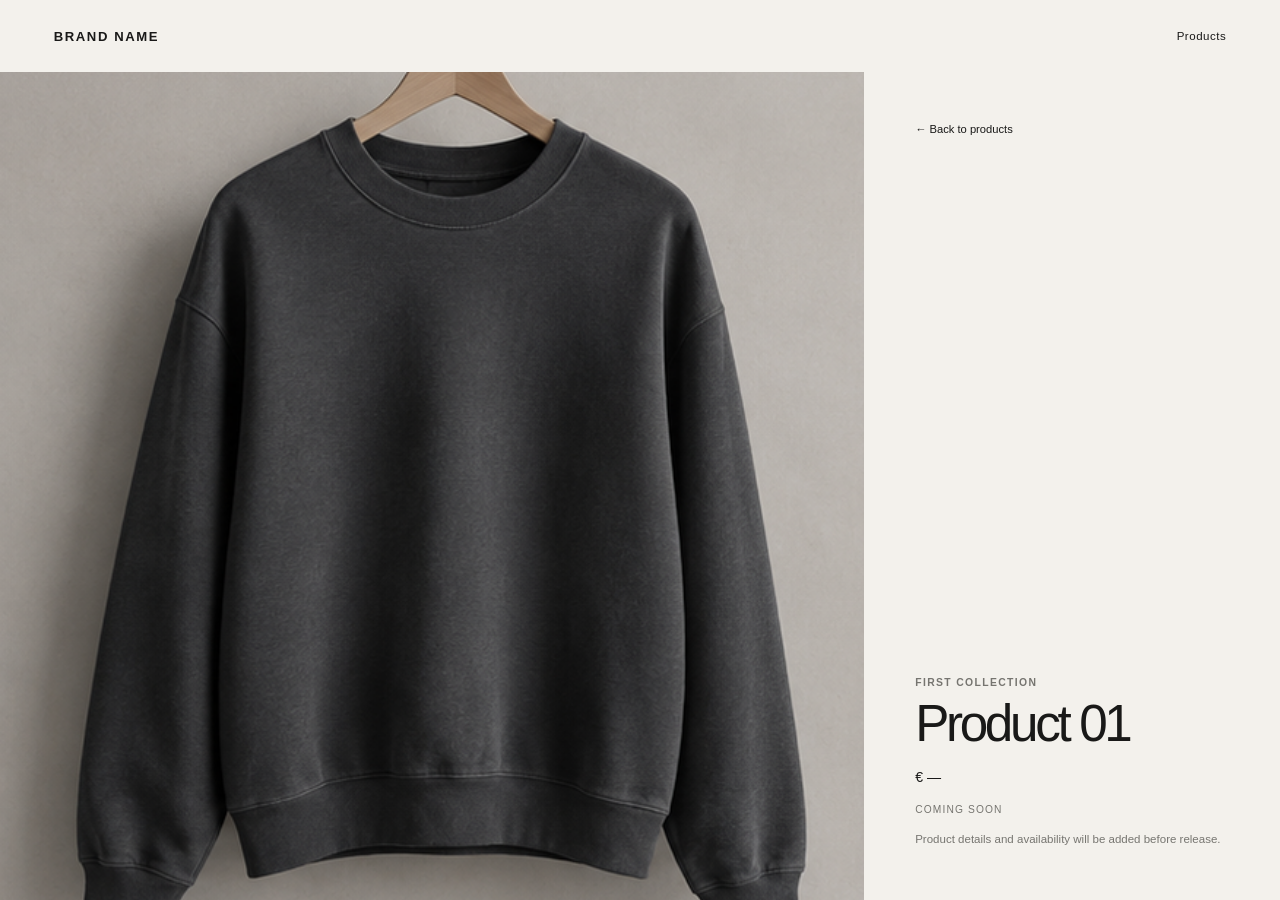
==== product-01.html @ 7b5a67ce "Initial commit - Fashion site book" ====
<!doctype html>
<html lang="en">
  <head>
    <meta charset="utf-8">
    <meta name="viewport" content="width=device-width, initial-scale=1">
    <meta name="theme-color" content="#f3f1ec">
    <title>Product 01 — Brand Name</title>
    <link rel="stylesheet" href="styles.css">
  </head>
  <body>
    <header class="site-header">
      <a class="wordmark" href="index.html" aria-label="Brand Name, home">BRAND NAME</a>
      <a class="back-to-top" href="index.html#products">Products</a>
    </header>
    <main class="product-banner">
      <div class="product-banner__image product-banner__image--one" role="img" aria-label="Editorial placeholder image for Product 01"></div>
      <section class="product-banner__info" aria-labelledby="product-title">
        <a class="product-banner__back" href="index.html#products">← Back to products</a>
        <p class="eyebrow">First collection</p>
        <h1 id="product-title">Product 01</h1>
        <p class="product-banner__price">€ —</p>
        <p class="product-banner__availability">Coming soon</p>
        <p class="product-banner__note">Product details and availability will be added before release.</p>
      </section>
    </main>
  </body>
</html>
---- styles.css ----
:root {
  color-scheme: light;
  --paper: #f3f1ec;
  --ink: #191918;
  --muted: #767570;
  --line: #d8d6cf;
  --page-gutter: clamp(1.2rem, 4.2vw, 4.5rem);
  --content-width: 1440px;
  font-family: Arial, Helvetica, sans-serif;
  font-synthesis: none;
  text-rendering: optimizeLegibility;
  -webkit-font-smoothing: antialiased;
  -moz-osx-font-smoothing: grayscale;
}

* { box-sizing: border-box; }
html { scroll-behavior: smooth; scroll-padding-top: 5.5rem; }
body { margin: 0; background: var(--paper); color: var(--ink); }
img { display: block; max-width: 100%; }
a { color: inherit; text-decoration: none; }
button, input { color: inherit; font: inherit; }
button, a, input { -webkit-tap-highlight-color: transparent; }
:focus-visible { outline: 2px solid currentColor; outline-offset: 4px; }

.skip-link {
  position: fixed; z-index: 20; top: .75rem; left: .75rem; padding: .75rem 1rem;
  transform: translateY(-160%); background: var(--ink); color: var(--paper);
}
.skip-link:focus { transform: translateY(0); }

.site-header {
  position: relative; z-index: 10; display: flex; align-items: center; justify-content: space-between;
  min-height: 4.5rem; padding: 0 var(--page-gutter); background: var(--paper);
}
.wordmark { font-size: .82rem; font-weight: 700; letter-spacing: .12em; white-space: nowrap; }
.site-nav { display: flex; align-items: center; gap: clamp(1.1rem, 2.7vw, 2.7rem); }
.site-nav a, .back-to-top { font-size: .72rem; letter-spacing: .045em; }
.site-nav a { transition: opacity .18s ease; }
.site-nav a:hover, .back-to-top:hover { opacity: .55; }
.menu-toggle { display: none; }

.opening-scene { position: relative; isolation: isolate; }
.opening-backdrop { position: sticky; z-index: 0; top: 0; height: 100svh; margin-bottom: -100svh; overflow: hidden; background: #454542; }
.hero { position: relative; z-index: 1; height: min(100svh, 960px); min-height: 520px; overflow: visible; color: #fff; }
.hero__image { position: absolute; inset: -2%; width: 104%; height: 104%; object-fit: cover; object-position: center 38%; transform: translate3d(var(--hero-x, 0), var(--hero-y, 0), 0) scale(var(--hero-scale, 1)); transition: transform .7s cubic-bezier(.2,.7,.2,1); will-change: transform; }
.hero__shade { position: absolute; inset: 0; background: linear-gradient(90deg, rgb(0 0 0 / 28%), transparent 70%), linear-gradient(0deg, rgb(0 0 0 / 23%), transparent 36%); }
.hero__copy { position: absolute; left: var(--page-gutter); bottom: clamp(10rem, 19vh, 13rem); transform: translate3d(calc(var(--hero-x, 0) * -.28), calc(var(--hero-y, 0) * -.28), 0); transition: transform .7s cubic-bezier(.2,.7,.2,1); }
.eyebrow { margin: 0; color: var(--muted); font-size: .65rem; font-weight: 600; letter-spacing: .13em; line-height: 1.4; text-transform: uppercase; }
.hero .eyebrow { color: rgb(255 255 255 / 78%); }
.hero h1 { margin: .42rem 0 0; font-size: clamp(2.5rem, 6.2vw, 6.6rem); font-weight: 500; letter-spacing: -.07em; line-height: .94; }
.hero__scroll { position: absolute; right: var(--page-gutter); bottom: clamp(9rem, 17vh, 12rem); display: grid; width: 2.8rem; height: 2.8rem; place-items: center; border: 1px solid rgb(255 255 255 / 65%); border-radius: 50%; color: #fff; font-size: 1.05rem; transition: color .25s ease, background .25s ease, transform .3s cubic-bezier(.2,.7,.2,1); animation: settle 2.8s ease-in-out infinite; }
.hero__scroll:hover { background: #fff; color: var(--ink); transform: scale(1.08); animation-play-state: paused; }
@keyframes settle { 50% { translate: 0 6px; } }

.section-wrap { width: min(100%, var(--content-width)); margin-inline: auto; padding-inline: var(--page-gutter); }
.intro { display: grid; grid-template-columns: minmax(130px, .5fr) 1.5fr; gap: 2rem; padding-block: clamp(5.5rem, 12vw, 11rem); }
.intro__body { max-width: 720px; }
.intro h2, .section-heading h2, .updates h2, .join h2 { margin: 0; font-size: clamp(2rem, 4vw, 4.3rem); font-weight: 500; letter-spacing: -.065em; line-height: 1.02; }
.intro__body p { max-width: 430px; margin: 1.15rem 0 0; color: #5f5e59; font-size: clamp(.92rem, 1.2vw, 1.05rem); line-height: 1.65; }

.products { position: relative; z-index: 2; width: 100%; margin-top: -14svh; padding: 0; background: transparent; }
.products__inner { width: 100%; margin-inline: auto; }
.book-entry { position: relative; z-index: var(--page-order); height: 150svh; margin-bottom: -50svh; }
.book-entry:last-child { margin-bottom: 0; }
.book-page { position: sticky; top: 0; z-index: 1; display: grid; grid-template-columns: minmax(0, 1.15fr) minmax(300px, .85fr); height: 100svh; min-height: 560px; overflow: hidden; background: var(--paper); box-shadow: 0 -1rem 2.5rem rgb(0 0 0 / 4%); }
.book-page__image { min-width: 0; background-color: #dedbd4; background-image: url("assets/product-placeholders.png"); background-repeat: no-repeat; background-size: 300% auto; background-position-y: 45%; }
.book-page__image--1 { background-position-x: 0%; }
.book-page__image--2 { background-position-x: 50%; }
.book-page__image--3 { background-position-x: 100%; }
.book-page__info { display: flex; flex-direction: column; justify-content: center; align-items: flex-start; padding: clamp(1.5rem, 5vw, 6rem); }
.book-page__info h2 { margin: .6rem 0 1rem; font-size: clamp(2.3rem, 5.5vw, 6rem); font-weight: 500; letter-spacing: -.075em; line-height: .95; }
.book-page__price { margin: 0; font-size: .86rem; }
.book-page__availability { margin: .85rem 0 0; color: var(--muted); font-size: .62rem; letter-spacing: .11em; text-transform: uppercase; }
.book-page__link { margin-top: 2.2rem; padding-bottom: .3rem; border-bottom: 1px solid currentColor; font-size: .72rem; transition: opacity .2s ease; }
.book-page__link:hover { opacity: .55; }

.updates { padding: clamp(3.5rem, 7vw, 6.5rem) var(--page-gutter); background: #e8e6df; }
.updates__inner { width: min(100%, calc(var(--content-width) - var(--page-gutter) * 2)); margin-inline: auto; }
.updates__row { display: flex; align-items: center; justify-content: space-between; gap: 1.5rem; margin-top: 1.6rem; padding-bottom: 1.4rem; border-bottom: 1px solid #c9c7c0; }
.updates__status { display: flex; align-items: center; gap: .55rem; margin: 0; font-size: .68rem; text-transform: uppercase; letter-spacing: .08em; white-space: nowrap; }
.status-dot { width: .42rem; height: .42rem; border-radius: 50%; background: #797970; }
.updates__copy { margin: 1rem 0 0; color: var(--muted); font-size: .78rem; }

.join { display: grid; grid-template-columns: 1fr minmax(250px, .8fr); align-items: end; gap: 3rem; padding-block: clamp(5rem, 10vw, 9rem); }
.join h2 { margin-top: .55rem; }
.signup { display: grid; grid-template-columns: 1fr auto; align-items: center; border-bottom: 1px solid var(--ink); }
.signup input { min-width: 0; padding: .85rem 0; border: 0; border-radius: 0; background: transparent; font-size: .78rem; }
.signup input::placeholder { color: #898781; opacity: 1; }
.signup input:focus { outline: 0; }
.signup:focus-within { outline: 2px solid var(--ink); outline-offset: 5px; }
.signup button { display: flex; align-items: center; gap: .8rem; padding: .85rem 0 .85rem 1rem; border: 0; background: none; cursor: pointer; font-size: .75rem; }
.signup button span { font-size: 1rem; transition: transform .18s ease; }
.signup button:hover span { transform: translate(2px, -2px); }
.signup__note { grid-column: 1 / -1; margin: .7rem 0 0; color: var(--muted); font-size: .65rem; line-height: 1.5; }
.visually-hidden { position: absolute; width: 1px; height: 1px; overflow: hidden; clip: rect(0, 0, 0, 0); white-space: nowrap; clip-path: inset(50%); }

.site-footer { display: flex; align-items: center; justify-content: space-between; gap: 1rem; min-height: 5.5rem; padding: 1.2rem var(--page-gutter); border-top: 1px solid var(--line); }
.site-footer p { margin: 0; color: var(--muted); font-size: .64rem; }

.product-banner { display: grid; grid-template-columns: minmax(0, 1.35fr) minmax(260px, .65fr); min-height: calc(100svh - 4.5rem); }
.product-banner__image { min-height: 480px; background-color: #dedbd4; background-image: url("assets/product-placeholders.png"); background-repeat: no-repeat; background-size: 300% auto; }
.product-banner__image--one { background-position: 0% 45%; }
.product-banner__image--two { background-position: 50% 45%; }
.product-banner__image--three { background-position: 100% 45%; }
.product-banner__info { display: flex; flex-direction: column; justify-content: flex-end; align-items: flex-start; padding: clamp(1.5rem, 4vw, 4rem); background: var(--paper); }
.product-banner__back { margin-bottom: auto; font-size: .7rem; }
.product-banner__back:hover { opacity: .55; }
.product-banner__info h1 { margin: .5rem 0 1.2rem; font-size: clamp(2.1rem, 4vw, 4rem); font-weight: 500; letter-spacing: -.065em; line-height: 1; }
.product-banner__price { margin: 0; font-size: .88rem; }
.product-banner__availability { margin: 1.2rem 0 0; color: var(--muted); font-size: .64rem; letter-spacing: .11em; text-transform: uppercase; }
.product-banner__note { max-width: 21rem; margin: 1rem 0 0; color: var(--muted); font-size: .72rem; line-height: 1.55; }

html.motion-ready .reveal { opacity: 0; transform: translateY(20px); transition: opacity .7s ease, transform .7s cubic-bezier(.2,.7,.2,1); }
html.motion-ready .reveal.is-visible { opacity: 1; transform: translateY(0); }

@media (min-width: 1500px) {
  .hero__image { object-position: center 35%; }
}

@media (max-width: 760px) {
  html { scroll-padding-top: 4.5rem; }
  .site-header { min-height: 4.1rem; }
  .menu-toggle { display: inline-flex; align-items: center; gap: .7rem; padding: .6rem 0 .6rem .8rem; border: 0; background: transparent; cursor: pointer; }
  .menu-toggle__label { font-size: .7rem; }
  .menu-toggle__icon, .menu-toggle__icon::before { display: block; width: 1rem; height: 1px; background: currentColor; transition: transform .2s ease; }
  .menu-toggle__icon { position: relative; }
  .menu-toggle__icon::before { content: ""; position: absolute; top: -.32rem; }
  .menu-toggle[aria-expanded="true"] .menu-toggle__icon { transform: rotate(45deg); }
  .menu-toggle[aria-expanded="true"] .menu-toggle__icon::before { top: 0; transform: rotate(-90deg); }
  .site-nav { position: absolute; top: 100%; right: 0; left: 0; display: none; align-items: stretch; gap: 0; padding: .5rem var(--page-gutter) 1.2rem; background: var(--paper); }
  .site-nav.is-open { display: flex; flex-direction: column; }
  .site-nav a { padding: .8rem 0; border-top: 1px solid var(--line); font-size: .78rem; }
  .hero { height: 100svh; min-height: 500px; }
  .hero__image { object-position: 57% center; }
  .hero__shade { background: linear-gradient(0deg, rgb(0 0 0 / 30%), transparent 55%); }
  .hero__copy { bottom: 18vh; }
  .hero__scroll { right: var(--page-gutter); bottom: 16vh; }
  .intro { grid-template-columns: 1fr; gap: 1.4rem; padding-block: 5rem; }
  .products { margin-top: -12svh; }
  .book-entry { height: 125svh; margin-bottom: -25svh; }
  .book-entry:last-child { margin-bottom: 0; }
  .book-page { grid-template-columns: 1fr; grid-template-rows: 61% 39%; height: 100svh; min-height: 580px; }
  .book-page__info { justify-content: center; padding: 1.2rem var(--page-gutter) 1.4rem; }
  .book-page__info h2 { margin: .3rem 0 .55rem; font-size: clamp(2rem, 8vw, 3.2rem); }
  .book-page__availability { margin-top: .5rem; }
  .book-page__link { margin-top: .9rem; }
  .book-page__image { background-position-y: 44%; }
  .updates__row { align-items: end; }
  .join { grid-template-columns: 1fr; gap: 2rem; padding-block: 5rem; }
  .site-footer { display: grid; grid-template-columns: 1fr auto; min-height: 6rem; }
  .site-footer p { grid-column: 1; grid-row: 2; }
  .back-to-top { grid-column: 2; grid-row: 1 / span 2; }
  .product-banner { grid-template-columns: 1fr; min-height: calc(100svh - 4.1rem); }
  .product-banner__image { min-height: 54svh; }
  .product-banner__info { min-height: 46svh; }
}

@media (max-width: 390px) {
  .hero { min-height: 480px; }
}

@media (prefers-reduced-motion: reduce) {
  *, *::before, *::after { scroll-behavior: auto !important; transition-duration: .01ms !important; animation-duration: .01ms !important; animation-iteration-count: 1 !important; }
}
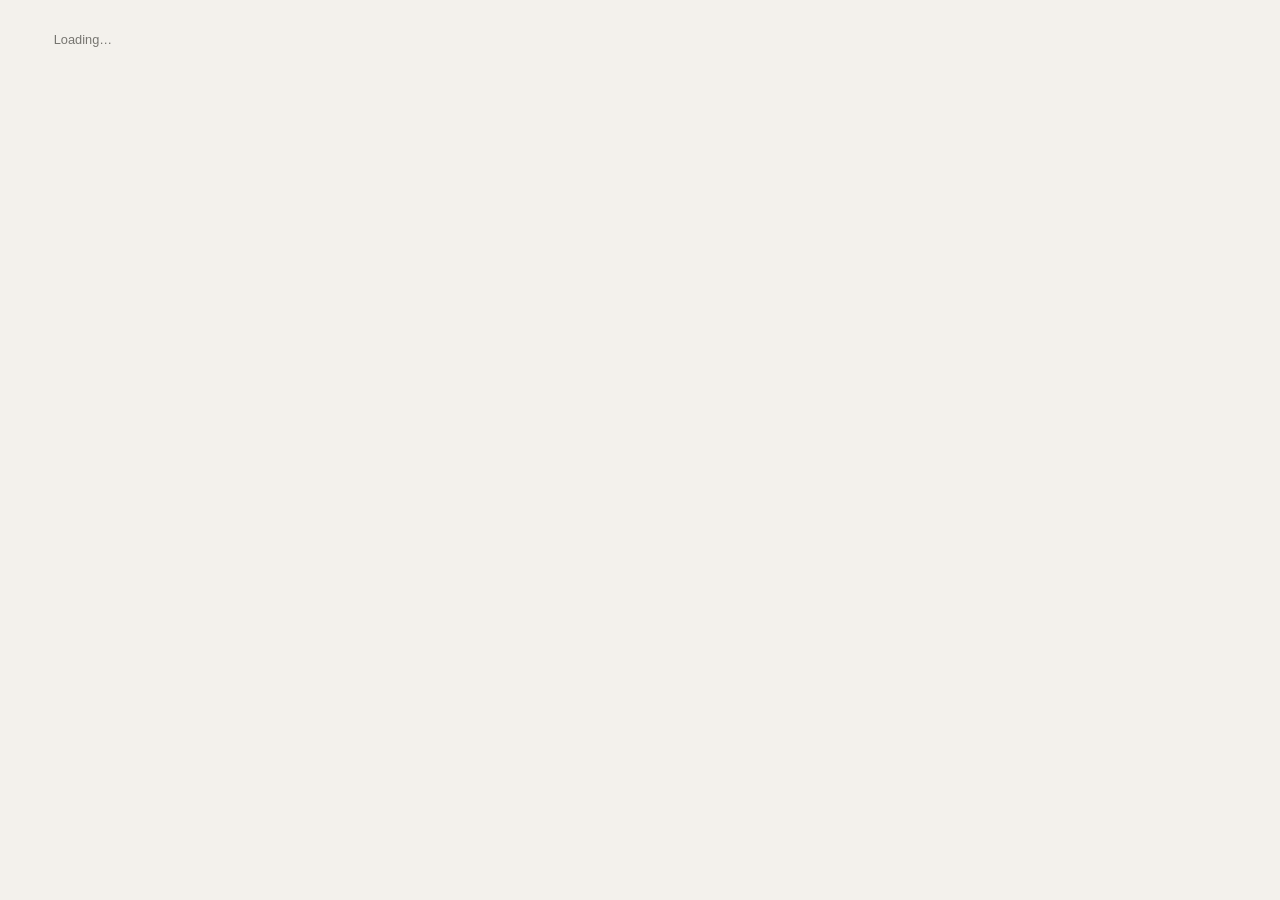
==== commit efa12ede: "Add Admin CMS, Firebase backend integration, mock mode, and dynamic storefront" ====
--- a/product-01.html
+++ b/product-01.html
@@ -1,27 +1,11 @@
-<!doctype html>
+﻿<!doctype html>
 <html lang="en">
   <head>
     <meta charset="utf-8">
-    <meta name="viewport" content="width=device-width, initial-scale=1">
-    <meta name="theme-color" content="#f3f1ec">
-    <title>Product 01 — Brand Name</title>
-    <link rel="stylesheet" href="styles.css">
+    <meta http-equiv="refresh" content="0; url=product.html?slug=product-01">
+    <link rel="canonical" href="product.html?slug=product-01">
+    <title>Redirecting…</title>
   </head>
-  <body>
-    <header class="site-header">
-      <a class="wordmark" href="index.html" aria-label="Brand Name, home">BRAND NAME</a>
-      <a class="back-to-top" href="index.html#products">Products</a>
-    </header>
-    <main class="product-banner">
-      <div class="product-banner__image product-banner__image--one" role="img" aria-label="Editorial placeholder image for Product 01"></div>
-      <section class="product-banner__info" aria-labelledby="product-title">
-        <a class="product-banner__back" href="index.html#products">← Back to products</a>
-        <p class="eyebrow">First collection</p>
-        <h1 id="product-title">Product 01</h1>
-        <p class="product-banner__price">€ —</p>
-        <p class="product-banner__availability">Coming soon</p>
-        <p class="product-banner__note">Product details and availability will be added before release.</p>
-      </section>
-    </main>
-  </body>
+  <body><p><a href="product.html?slug=product-01">Continue to the product page</a></p></body>
 </html>
+
